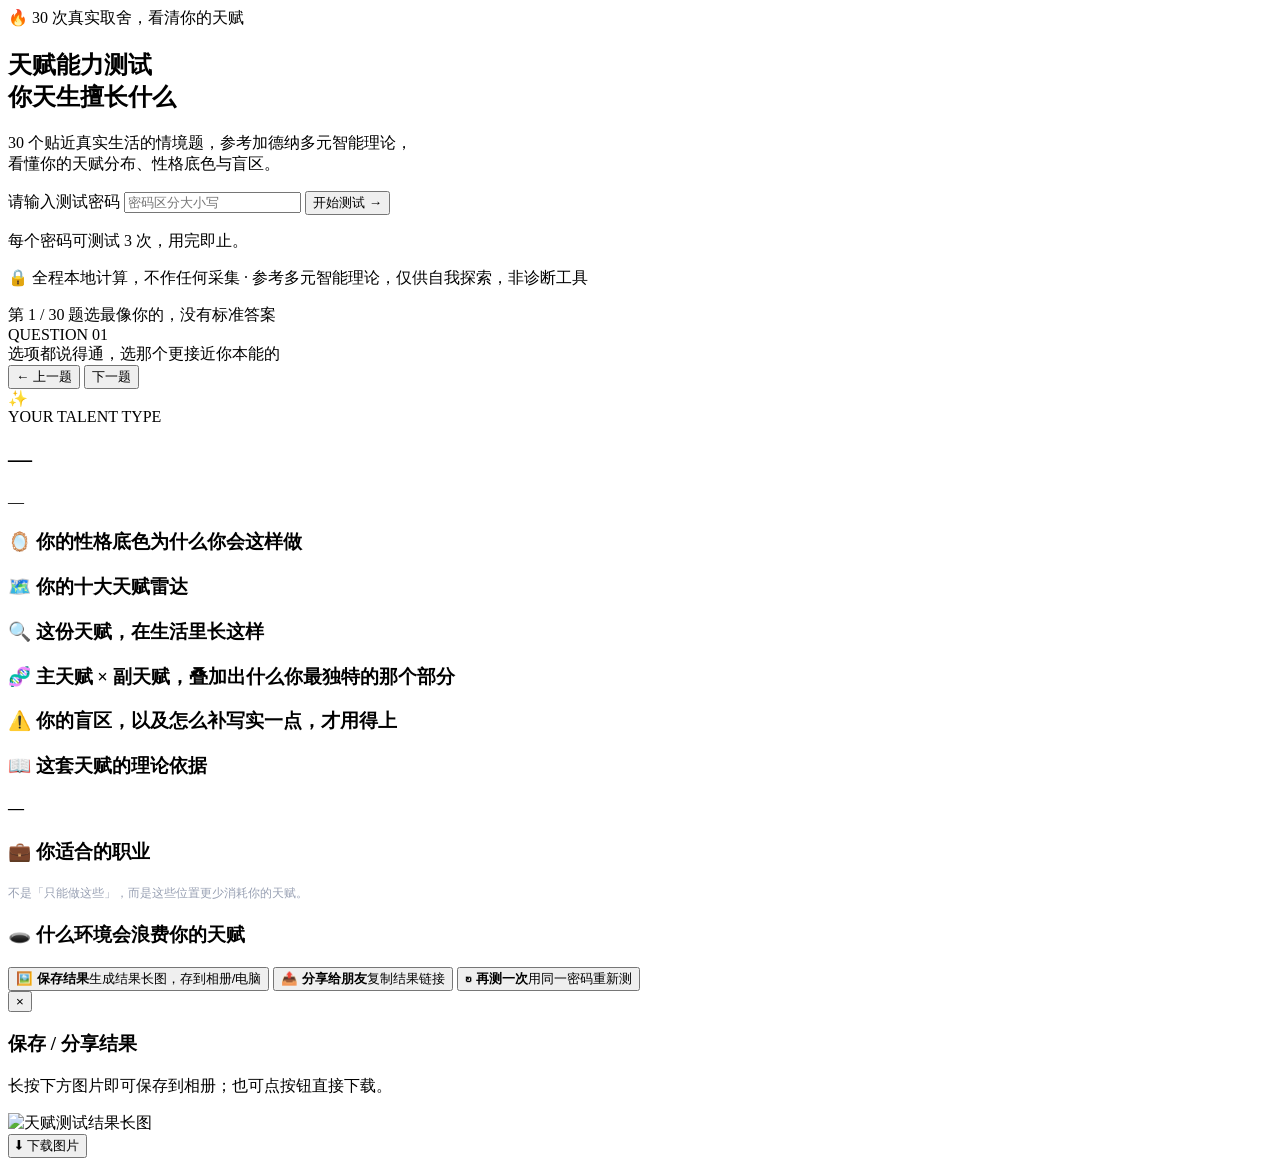
==== index.html @ 74cd3e35 "deploy: index.html" ====
<!DOCTYPE html>
<html lang="zh-CN">
<head>
  <meta charset="UTF-8">
  <meta name="viewport" content="width=device-width, initial-scale=1.0, maximum-scale=1.0, user-scalable=no">
  <title>天赋能力测试 · 你天生擅长什么</title>
  <link rel="stylesheet" href="styles.css">
</head>
<body>
<div class="app">

  <!-- ===== 首页：密码门 ===== -->
  <section class="screen active" id="screen-home">
    <div class="home">
      <div class="hero">
        <div class="badge">🔥 30 次真实取舍，看清你的天赋</div>
        <h1>天赋能力测试<br>你天生擅长什么</h1>
        <p class="lead">30 个贴近真实生活的情境题，参考加德纳多元智能理论，<br>看懂你的天赋分布、性格底色与盲区。</p>
      </div>
      <div class="pwcard">
        <label for="pw">请输入测试密码</label>
        <input id="pw" type="password" inputmode="text" autocomplete="off" placeholder="密码区分大小写">
        <button id="startBtn" class="btn-primary">开始测试 →</button>
        <div id="pwError" class="pw-error"></div>
        <p class="pw-tip">每个密码可测试 3 次，用完即止。</p>
      </div>
      <p class="privacy">🔒 全程本地计算，不作任何采集 · 参考多元智能理论，仅供自我探索，非诊断工具</p>
    </div>
  </section>

  <!-- ===== 答题页 ===== -->
  <section class="screen" id="screen-quiz">
    <div class="qhead"><span class="p" id="qcount">第 1 / 30 题</span><span class="p">选最像你的，没有标准答案</span></div>
    <div class="progress"><i id="bar"></i></div>
    <div class="qcard">
      <div class="qnum" id="qnum">QUESTION 01</div>
      <div class="qtitle" id="qtitle"></div>
      <div class="qhint" id="qhint">选项都说得通，选那个更接近你本能的</div>
      <div id="qopts"></div>
    </div>
    <div class="qnav">
      <button class="btn-prev" id="prevBtn">← 上一题</button>
      <button class="btn-next" id="nextBtn">下一题</button>
    </div>
  </section>

  <!-- ===== 结果页 ===== -->
  <section class="screen" id="screen-result">
    <div id="capture">
      <div class="reshero">
        <div class="emoji" id="r-emoji">✨</div>
        <div class="typ">YOUR TALENT TYPE</div>
        <h2 id="r-name">—</h2>
        <div class="tag" id="r-tag">—</div>
        <div class="desc" id="r-desc"></div>
        <div class="combo" id="r-combo"></div>
      </div>

      <div class="card">
        <h3>🪞 你的性格底色<span>为什么你会这样做</span></h3>
        <div id="r-persona"></div>
      </div>

      <div class="card radarwrap">
        <h3>🗺️ 你的十大天赋雷达</h3>
        <div id="radar"></div>
        <div class="dimread" id="r-dimread"></div>
      </div>

      <div class="card">
        <h3>🔍 这份天赋，在生活里长这样</h3>
        <ol class="detaillist" id="r-detail"></ol>
      </div>

      <div class="card">
        <h3>🧬 主天赋 × 副天赋，叠加出什么<span>你最独特的那个部分</span></h3>
        <p class="stacktxt" id="r-stack"></p>
      </div>

      <div class="card">
        <h3>⚠️ 你的盲区，以及怎么补<span>写实一点，才用得上</span></h3>
        <div id="r-blind"></div>
      </div>

      <div class="card theory">
        <h3>📖 这套天赋的理论依据</h3>
        <h4 id="th-title">—</h4>
        <p id="th-theory"></p>
        <div class="factbox" id="th-fact"></div>
      </div>

      <div class="card">
        <h3>💼 你适合的职业</h3>
        <div class="chips" id="d-chips"></div>
        <p style="font-size:11.5px;color:#98a0b3;margin-top:11px;line-height:1.7">不是「只能做这些」，而是这些位置更少消耗你的天赋。</p>
      </div>

      <div class="card">
        <h3>🕳️ 什么环境会浪费你的天赋</h3>
        <p class="wastetxt" id="r-waste"></p>
      </div>
    </div>

    <div class="result-actions">
      <button class="btn-act save" id="saveBtn"><b>🖼️ 保存结果</b><span>生成结果长图，存到相册/电脑</span></button>
      <button class="btn-act social" id="copyBtn"><b>📤 分享给朋友</b><span>复制结果链接</span></button>
      <button class="btn-act ghost" id="retakeBtn"><b>↻ 再测一次</b><span>用同一密码重新测</span></button>
    </div>
  </section>

</div>

<div id="toast"></div>

<!-- ===== 结果长图弹窗 ===== -->
<div class="modal" id="img-modal">
  <div class="box imgbox">
    <button class="modal-x" id="imgClose">×</button>
    <h3>保存 / 分享结果</h3>
    <p class="m-lead">长按下方图片即可保存到相册；也可点按钮直接下载。</p>
    <div class="imgwrap"><img id="img-result" src="" alt="天赋测试结果长图"></div>
    <button class="btn-primary" id="imgDownload">⬇ 下载图片</button>
  </div>
</div>

<script src="data.js"></script>
<script src="vendor/html2canvas.min.js"></script>
<script src="config.js"></script>
<script src="app.js"></script>
</body>
</html>
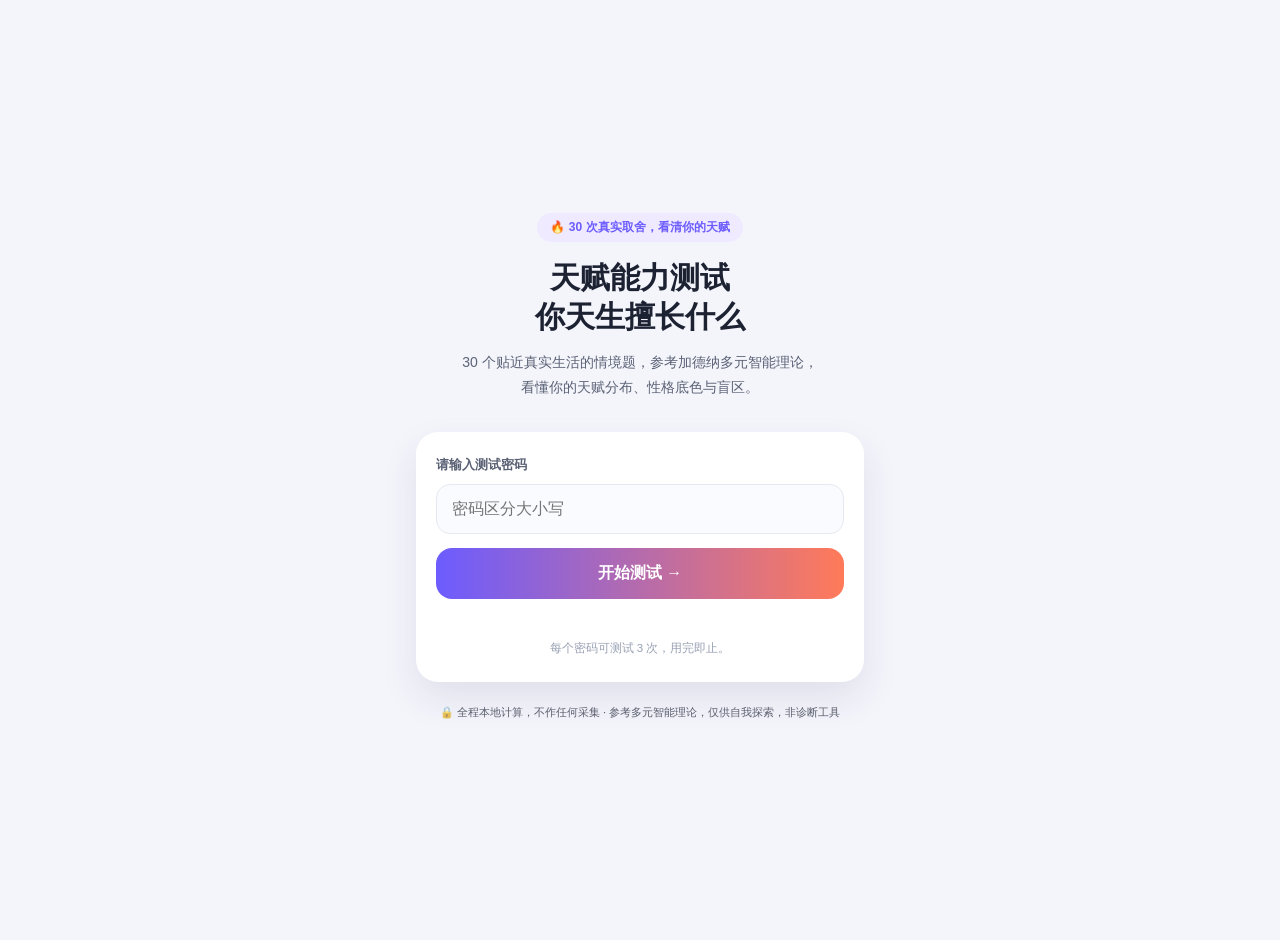
==== commit 114c1d08: "保存结果改为生成后直接保存/分享（微信长按兜底）" ====
--- a/index.html
+++ b/index.html
@@ -102,7 +102,7 @@
     </div>
 
     <div class="result-actions">
-      <button class="btn-act save" id="saveBtn"><b>🖼️ 保存结果</b><span>生成结果长图，存到相册/电脑</span></button>
+      <button class="btn-act save" id="saveBtn"><b>🖼️ 保存结果</b><span>生成结果长图并保存到相册</span></button>
       <button class="btn-act social" id="copyBtn"><b>📤 分享给朋友</b><span>复制结果链接</span></button>
       <button class="btn-act ghost" id="retakeBtn"><b>↻ 再测一次</b><span>用同一密码重新测</span></button>
     </div>
@@ -112,12 +112,12 @@
 
 <div id="toast"></div>
 
-<!-- ===== 结果长图弹窗 ===== -->
+<!-- ===== 结果长图（微信等无法直接保存时的看图长按兜底）===== -->
 <div class="modal" id="img-modal">
   <div class="box imgbox">
     <button class="modal-x" id="imgClose">×</button>
-    <h3>保存 / 分享结果</h3>
-    <p class="m-lead">长按下方图片即可保存到相册；也可点按钮直接下载。</p>
+    <h3>保存到相册</h3>
+    <p class="m-lead">长按下方图片 → 选择「保存图片 / 存储图像」即可存到相册。</p>
     <div class="imgwrap"><img id="img-result" src="" alt="天赋测试结果长图"></div>
     <button class="btn-primary" id="imgDownload">⬇ 下载图片</button>
   </div>
--- a/styles.css
+++ b/styles.css
@@ -0,0 +1,119 @@
+:root{
+  --main:#6c5cff; --ink:#1d2233; --sub:#5b6276; --line:#e7e9f2;
+  --bg1:#6c5cff; --bg2:#ff7a59;
+}
+*{box-sizing:border-box;-webkit-tap-highlight-color:transparent}
+html,body{margin:0;padding:0}
+body{
+  font-family:-apple-system,BlinkMacSystemFont,"PingFang SC","Microsoft YaHei",sans-serif;
+  background:#f4f5fb;color:var(--ink);
+}
+.app{max-width:480px;margin:0 auto;min-height:100vh;position:relative;padding:0 16px 40px}
+.screen{display:none}
+.screen.active{display:block;animation:fade .25s ease}
+@keyframes fade{from{opacity:0;transform:translateY(6px)}to{opacity:1;transform:none}}
+
+/* ===== 首页 ===== */
+.home{display:flex;flex-direction:column;justify-content:center;min-height:100vh;gap:22px}
+.hero{text-align:center;padding:10px 4px}
+.hero .badge{display:inline-block;background:#efeaff;color:var(--main);font-weight:700;font-size:12px;padding:6px 13px;border-radius:20px;margin-bottom:16px}
+.hero h1{font-size:30px;font-weight:900;line-height:1.3;margin:0 0 14px}
+.hero .lead{font-size:14px;color:var(--sub);line-height:1.8;margin:0}
+.pwcard{background:#fff;border-radius:22px;padding:24px 20px;box-shadow:0 16px 36px rgba(40,40,90,.10)}
+.pwcard label{display:block;font-size:13px;color:var(--sub);margin-bottom:10px;font-weight:600}
+.pwcard input{width:100%;border:1.5px solid var(--line);background:#fafbff;border-radius:14px;padding:15px;font-size:16px;outline:none;transition:.18s}
+.pwcard input:focus{border-color:var(--main);background:#f3f1ff}
+.btn-primary{width:100%;border:none;margin-top:14px;padding:15px;border-radius:16px;font-size:16px;font-weight:800;color:#fff;background:linear-gradient(90deg,var(--bg1),var(--bg2));cursor:pointer}
+.btn-primary:active{transform:scale(.98)}
+.pw-error{color:#e0483a;font-size:13px;min-height:18px;margin-top:10px;text-align:center;font-weight:600}
+.pw-tip{font-size:11.5px;color:#98a0b3;text-align:center;margin:12px 0 0;line-height:1.6}
+.privacy{font-size:11px;opacity:.7;text-align:center;line-height:1.6;margin:0}
+
+/* ===== 答题 ===== */
+.qhead{display:flex;align-items:center;justify-content:space-between;margin:18px 0 10px}
+.qhead .p{font-size:12px;opacity:.8}
+.progress{height:6px;background:rgba(108,92,255,.12);border-radius:6px;overflow:hidden;margin-bottom:18px}
+.progress i{display:block;height:100%;width:0;background:linear-gradient(90deg,var(--bg1),var(--bg2));transition:width .3s}
+.qcard{background:#fff;color:var(--ink);border-radius:18px;padding:22px 20px;box-shadow:0 12px 28px rgba(40,40,90,.10)}
+.qnum{font-size:12px;color:var(--main);font-weight:700;letter-spacing:1px}
+.qtitle{font-size:18px;font-weight:800;margin:8px 0 6px;line-height:1.5}
+.qhint{font-size:12px;color:#98a0b3;margin-bottom:16px}
+.qcard .opt{display:flex;align-items:center;gap:12px;width:100%;text-align:left;border:1.5px solid var(--line);background:#fafbff;border-radius:14px;padding:15px;margin-bottom:11px;cursor:pointer;font-size:14.5px;color:var(--ink);transition:.18s;line-height:1.5}
+.qcard .opt:hover{border-color:var(--main);background:#f3f1ff}
+.qcard .opt.sel{border-color:var(--main);background:#efeaff;font-weight:600}
+.qcard .opt .k{width:24px;height:24px;flex:0 0 24px;border-radius:50%;background:#eee;color:#888;display:flex;align-items:center;justify-content:center;font-size:13px;font-weight:700}
+.qcard .opt.sel .k{background:var(--main);color:#fff}
+.qnav{display:flex;gap:10px;margin-top:8px}
+.btn-prev{flex:0 0 38%;border:none;padding:13px;border-radius:14px;font-size:15px;font-weight:700;background:rgba(108,92,255,.10);color:var(--main);cursor:pointer}
+.btn-next{flex:1;border:none;padding:13px;border-radius:14px;font-size:15px;font-weight:700;cursor:pointer;background:linear-gradient(90deg,var(--bg1),var(--bg2));color:#fff}
+.btn-next:active{transform:scale(.98)}
+
+/* ===== 结果 ===== */
+.reshero{background:#fff;color:var(--ink);border-radius:24px;padding:26px 22px 24px;box-shadow:0 16px 36px rgba(40,40,90,.12);text-align:center}
+.reshero .emoji{font-size:52px}
+.reshero .typ{font-size:12px;color:var(--main);font-weight:800;letter-spacing:2px}
+.reshero h2{font-size:25px;font-weight:900;margin:6px 0 4px}
+.reshero .tag{font-size:13.5px;color:var(--sub);line-height:1.6;font-weight:600}
+.reshero .desc{font-size:13.5px;color:var(--sub);line-height:1.8;margin-top:12px;text-align:left}
+.reshero .combo{margin-top:14px;font-size:13px;background:#f3f1ff;border-radius:12px;padding:11px 14px;color:var(--main);font-weight:600;line-height:1.7}
+.reshero .combo .combo-sub{font-size:12px;font-weight:600;opacity:.8;margin-top:2px}
+.card{background:#fff;color:var(--ink);border-radius:18px;padding:20px;margin-top:16px;box-shadow:0 12px 28px rgba(40,40,90,.10)}
+.card h3{font-size:16px;font-weight:800;margin:0 0 14px;display:flex;flex-direction:column;gap:3px}
+.card h3 span{font-size:11.5px;font-weight:600;color:#98a0b3}
+.pitem{display:flex;gap:10px;margin-bottom:12px}
+.plabel{flex:0 0 56px;font-weight:800;color:var(--main);font-size:13.5px;padding-top:1px}
+.ptext{font-size:13.5px;line-height:1.8;color:var(--sub)}
+.radarwrap{text-align:center}
+.dimread{margin-top:16px}
+.dr{background:#f7f8fd;border-radius:12px;padding:11px 13px;margin-bottom:9px;font-size:13px;line-height:1.7;color:var(--sub)}
+.dr b{color:var(--ink)}
+.dr.low{background:#fff4f1;border:1px solid #ffe0d6}
+.detaillist{margin:0;padding-left:20px;color:var(--sub);font-size:13.5px;line-height:1.9}
+.detaillist li{margin-bottom:8px}
+.stacktxt{font-size:13.5px;line-height:1.9;color:var(--sub)}
+.blind-sec{margin-bottom:14px}
+.blind-sec .bw{font-weight:800;color:var(--ink);font-size:14px;margin-bottom:4px}
+.blind-sec .bc{font-size:13px;line-height:1.8;color:var(--sub);margin-bottom:4px}
+.blind-sec .bf{font-size:13px;line-height:1.8;color:#2f8f6f}
+.theory h4{margin:0 0 8px;color:var(--main);font-size:14px}
+.theory p{font-size:13px;line-height:1.9;color:var(--sub);margin:0 0 12px}
+.factbox{background:#fff7f3;border-radius:12px;padding:12px 14px;font-size:13px;color:#c25a3a;line-height:1.8}
+.chips{display:flex;flex-wrap:wrap;gap:8px}
+.chip{background:#eef0ff;color:var(--main);font-size:13px;padding:7px 13px;border-radius:20px;font-weight:600}
+.wastetxt{font-size:13.5px;line-height:1.9;color:var(--sub)}
+
+.result-actions{margin-top:18px;display:flex;flex-direction:column;gap:11px}
+.btn-act{display:flex;flex-direction:column;align-items:center;gap:3px;width:100%;border:none;padding:13px;border-radius:16px;cursor:pointer;font-family:inherit}
+.btn-act b{font-size:15.5px;font-weight:800}
+.btn-act span{font-size:11.5px;opacity:.8;font-weight:600}
+.btn-act.save{background:#fff;color:var(--main)}
+.btn-act.social{background:linear-gradient(90deg,var(--bg1),var(--bg2));color:#fff}
+.btn-act.ghost{background:rgba(108,92,255,.08);color:var(--main)}
+
+/* ===== 弹窗 ===== */
+.modal{display:none;position:fixed;inset:0;background:rgba(8,10,25,.62);padding:24px;z-index:40;align-items:center;justify-content:center}
+.modal.show{display:flex}
+.modal .box{background:#fff;color:var(--ink);border-radius:20px;padding:26px 22px;max-width:420px;width:100%;position:relative;text-align:center}
+.modal-x{position:absolute;top:12px;right:16px;border:none;background:none;font-size:28px;color:#aaa;cursor:pointer;line-height:1}
+.modal h3{font-size:19px;font-weight:900;margin:6px 0 10px}
+.m-lead{font-size:13.5px;color:var(--sub);line-height:1.8;margin:0 0 12px}
+.m-steps{text-align:left;color:var(--sub);font-size:13.5px;line-height:1.9;padding-left:20px;margin:0 0 12px}
+.m-steps li{margin-bottom:8px}
+.m-steps b{color:var(--ink)}
+.m-note{font-size:12.5px;color:#c25a3a;background:#fff7f3;border-radius:12px;padding:11px 13px;line-height:1.8;margin:0 0 16px}
+.modal .btn-primary{margin-top:0}
+
+/* ===== 长图弹窗 ===== */
+.imgbox{max-width:440px;text-align:center}
+.imgwrap{max-height:58vh;overflow:auto;border-radius:14px;margin-bottom:16px;background:#f4f5fb}
+.imgwrap img{width:100%;display:block;border-radius:14px}
+
+/* ===== Toast ===== */
+#toast{position:fixed;left:50%;bottom:60px;transform:translateX(-50%);background:rgba(20,22,38,.92);color:#fff;font-size:13.5px;padding:11px 18px;border-radius:30px;opacity:0;pointer-events:none;transition:.25s;z-index:50;max-width:88%;text-align:center}
+#toast.show{opacity:1}
+
+/* ===== 桌面端居中优化 ===== */
+@media (min-width:520px){
+  .app{padding-top:24px}
+  .home{min-height:calc(100vh - 24px)}
+}
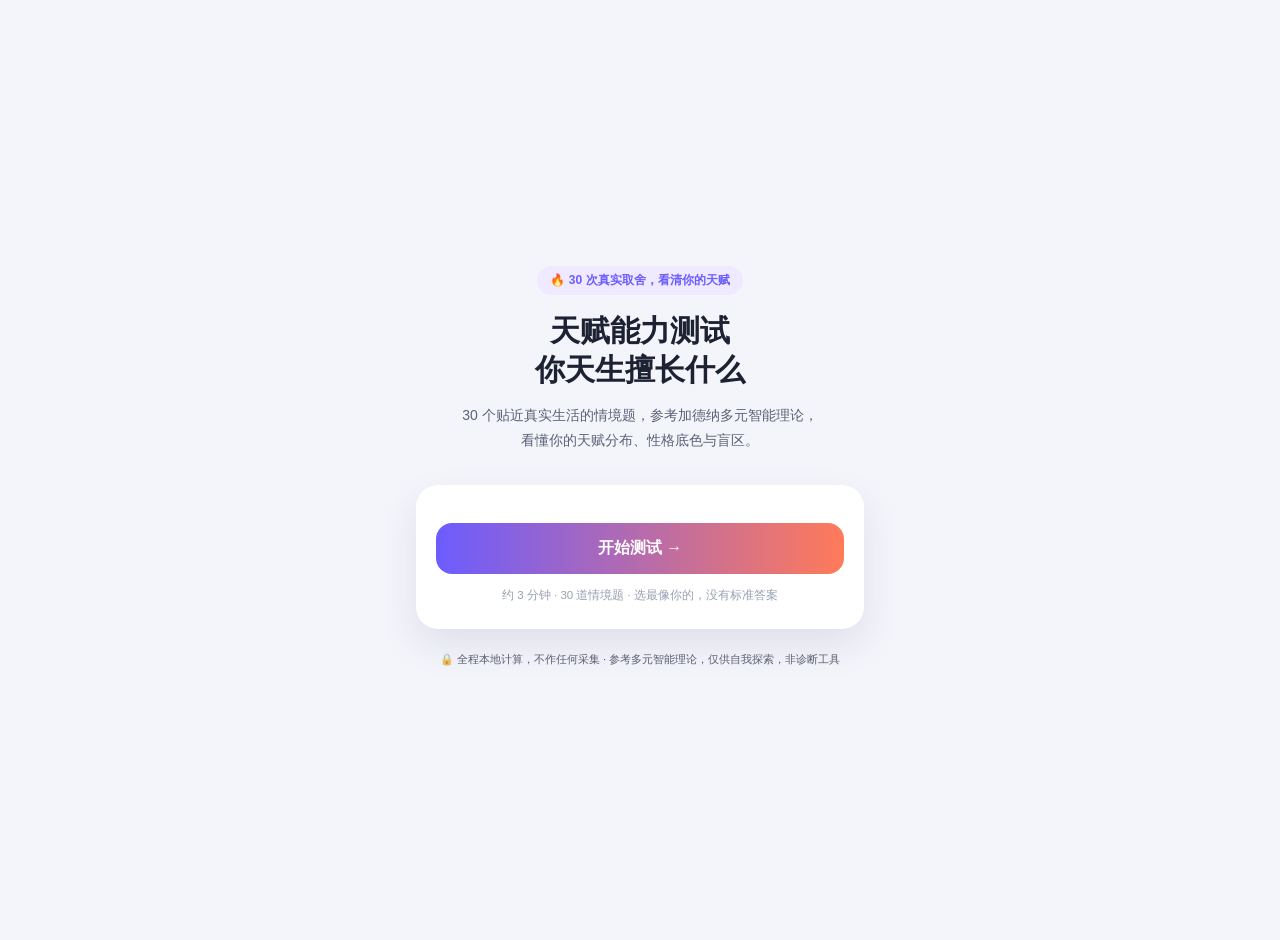
==== commit 60073ae4: "chore: 取消密码门槛，免费开放直接答题 (index.html)" ====
--- a/index.html
+++ b/index.html
@@ -18,11 +18,8 @@
         <p class="lead">30 个贴近真实生活的情境题，参考加德纳多元智能理论，<br>看懂你的天赋分布、性格底色与盲区。</p>
       </div>
       <div class="pwcard">
-        <label for="pw">请输入测试密码</label>
-        <input id="pw" type="password" inputmode="text" autocomplete="off" placeholder="密码区分大小写">
         <button id="startBtn" class="btn-primary">开始测试 →</button>
-        <div id="pwError" class="pw-error"></div>
-        <p class="pw-tip">每个密码可测试 3 次，用完即止。</p>
+        <p class="pw-tip">约 3 分钟 · 30 道情境题 · 选最像你的，没有标准答案</p>
       </div>
       <p class="privacy">🔒 全程本地计算，不作任何采集 · 参考多元智能理论，仅供自我探索，非诊断工具</p>
     </div>
--- a/styles.css
+++ b/styles.css
@@ -39,7 +39,12 @@
 .qtitle{font-size:18px;font-weight:800;margin:8px 0 6px;line-height:1.5}
 .qhint{font-size:12px;color:#98a0b3;margin-bottom:16px}
 .qcard .opt{display:flex;align-items:center;gap:12px;width:100%;text-align:left;border:1.5px solid var(--line);background:#fafbff;border-radius:14px;padding:15px;margin-bottom:11px;cursor:pointer;font-size:14.5px;color:var(--ink);transition:.18s;line-height:1.5}
-.qcard .opt:hover{border-color:var(--main);background:#f3f1ff}
+/* 悬停高亮只在真正有鼠标的设备上生效；触屏点按后不再残留高亮 */
+@media (hover:hover) and (pointer:fine){
+  .qcard .opt:hover{border-color:var(--main);background:#f3f1ff}
+  /* 刚跳转到新题时的短暂抑制：避免鼠标停在同一位置，让新选项被误高亮 */
+  #qopts.nohover .opt:hover{border-color:var(--line);background:#fafbff}
+}
 .qcard .opt.sel{border-color:var(--main);background:#efeaff;font-weight:600}
 .qcard .opt .k{width:24px;height:24px;flex:0 0 24px;border-radius:50%;background:#eee;color:#888;display:flex;align-items:center;justify-content:center;font-size:13px;font-weight:700}
 .qcard .opt.sel .k{background:var(--main);color:#fff}
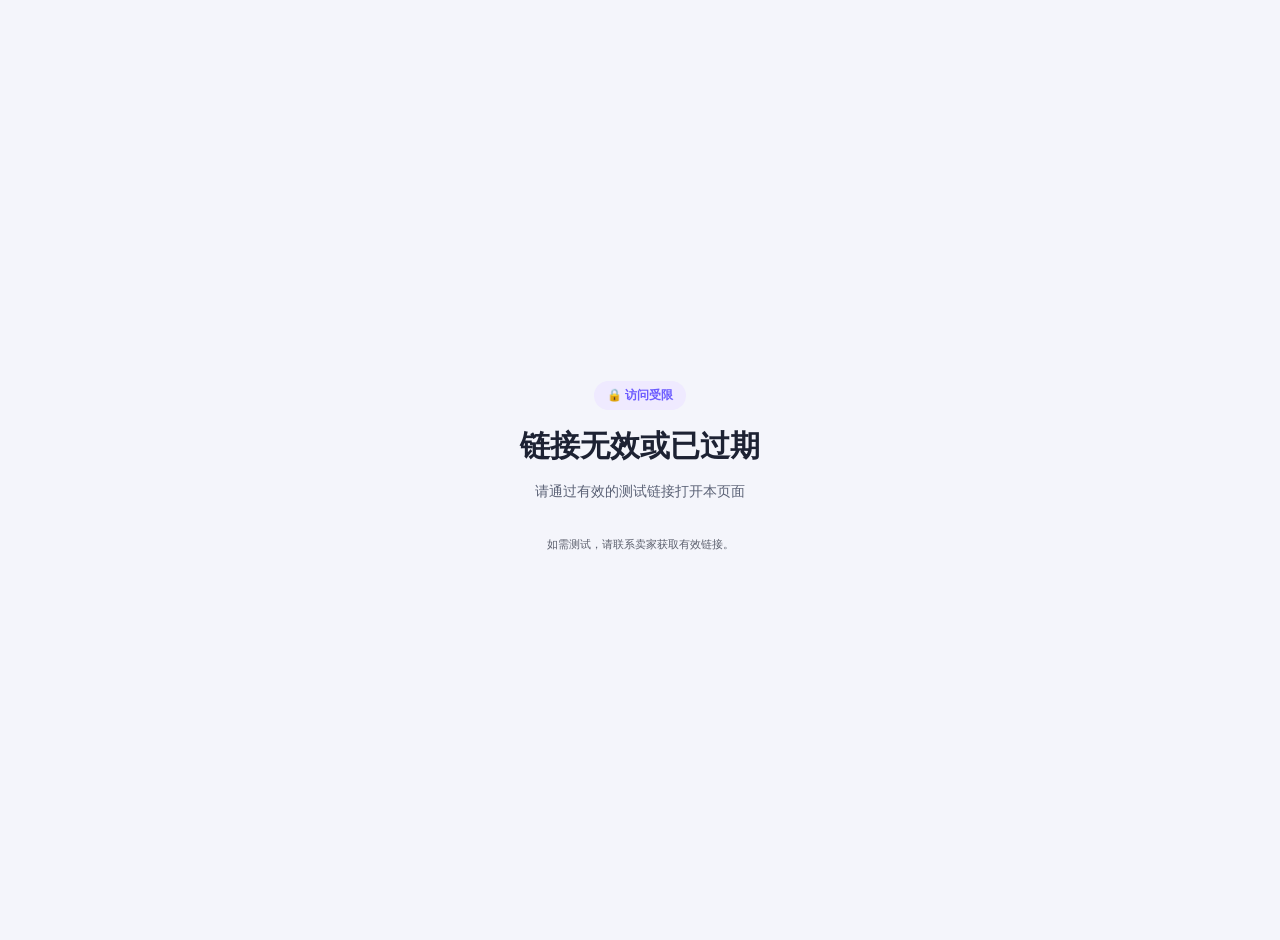
==== commit 697786f3: "deploy: token access link (180d) + 7d local result cache" ====
--- a/index.html
+++ b/index.html
@@ -22,6 +22,18 @@
         <p class="pw-tip">约 3 分钟 · 30 道情境题 · 选最像你的，没有标准答案</p>
       </div>
       <p class="privacy">🔒 全程本地计算，不作任何采集 · 参考多元智能理论，仅供自我探索，非诊断工具</p>
+    </div>
+  </section>
+
+  <!-- ===== 链接无效 / 过期 / 作废 提示 ===== -->
+  <section class="screen" id="screen-invalid">
+    <div class="home">
+      <div class="hero">
+        <div class="badge">🔒 访问受限</div>
+        <h1 id="invalid-title">链接无效或已过期</h1>
+        <p class="lead" id="invalid-msg">请通过有效的测试链接打开本页面</p>
+      </div>
+      <p class="privacy">如需测试，请联系卖家获取有效链接。</p>
     </div>
   </section>
 
